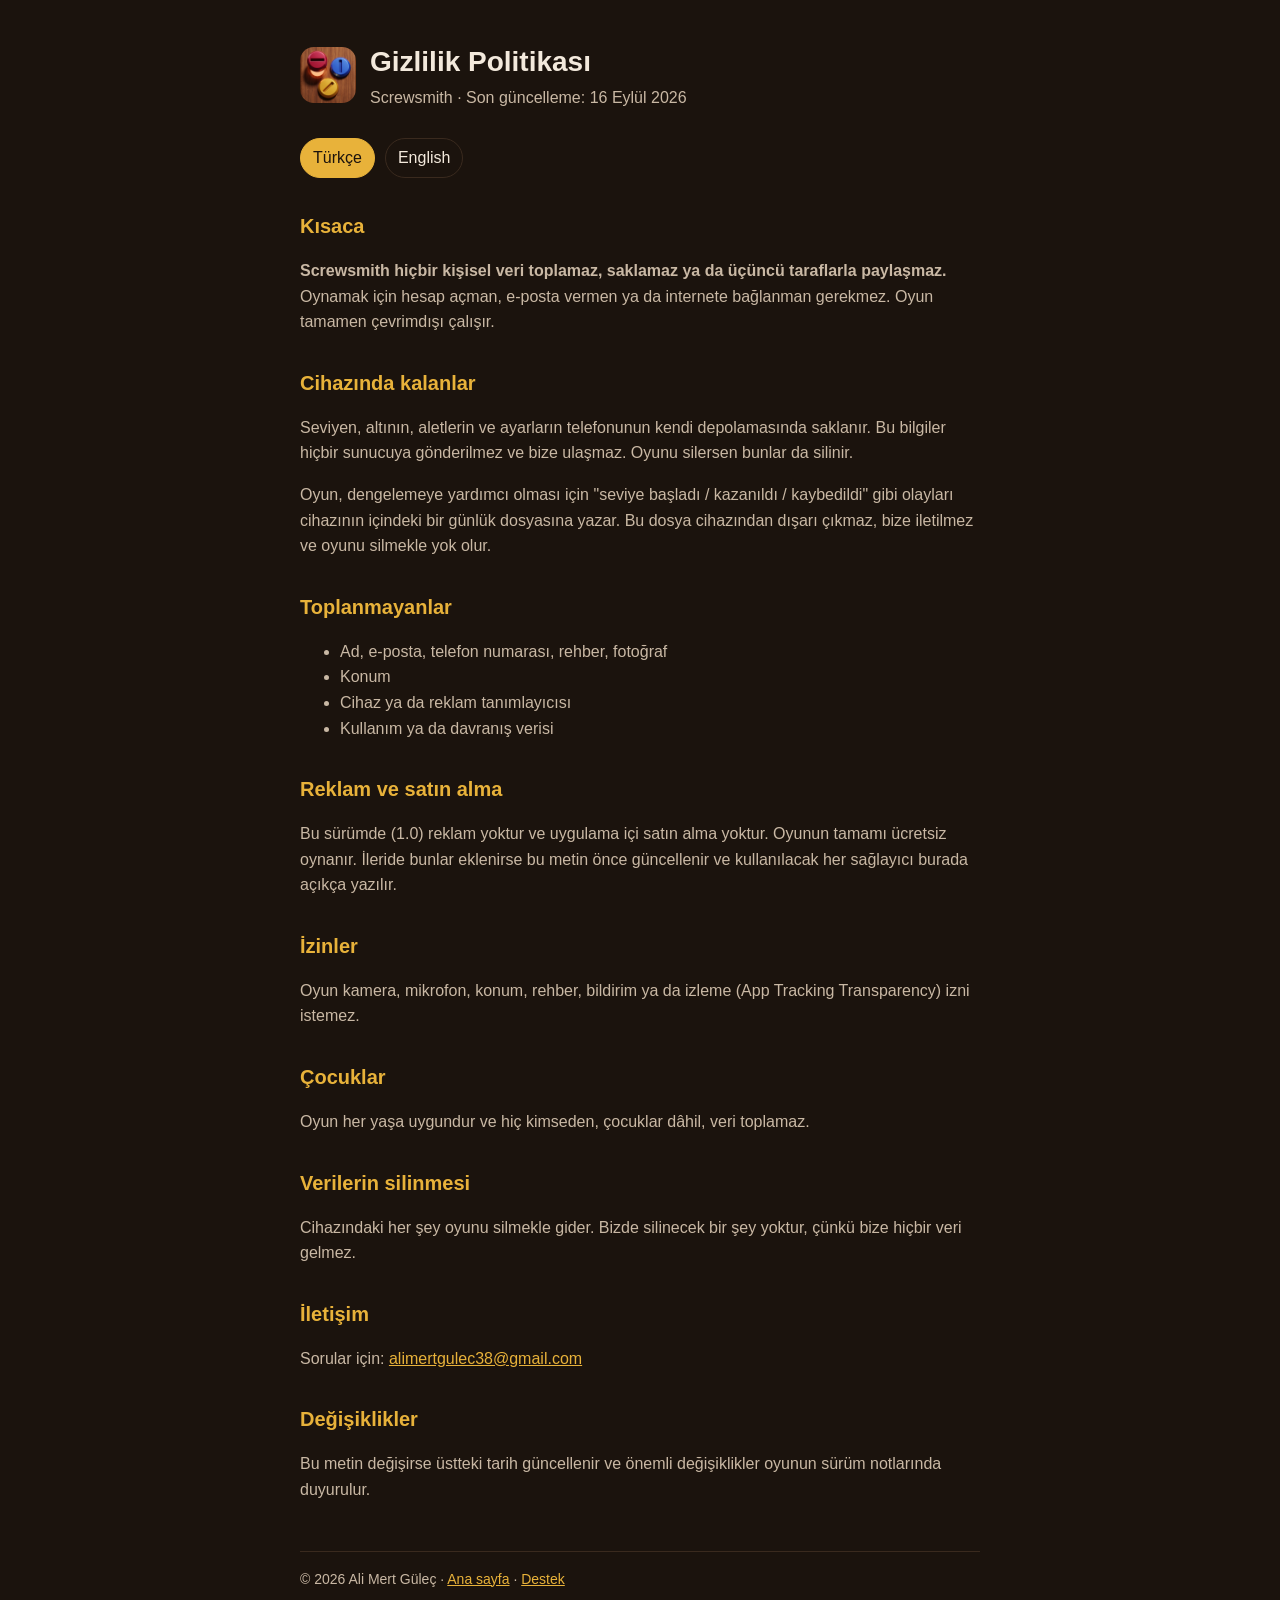
==== privacy.html @ 6fa3597b "Screwsmith gizlilik politikası ve destek sayfası" ====
<!doctype html><html lang="tr"><head><meta charset="utf-8"><meta name="viewport" content="width=device-width,initial-scale=1"><title>Screwsmith — Gizlilik Politikası</title><link rel="stylesheet" href="style.css"><link rel="icon" href="icon.png"></head><body><div class="wrap">
<header><img src="icon.png" alt=""><div><h1>Gizlilik Politikası</h1><p style="margin:0">Screwsmith · Son güncelleme: 16 Eylül 2026</p></div></header>
<div class="lang"><a class="on" href="privacy.html">Türkçe</a><a href="privacy-en.html">English</a></div>
<h2>Kısaca</h2>
<p><strong>Screwsmith hiçbir kişisel veri toplamaz, saklamaz ya da üçüncü taraflarla paylaşmaz.</strong> Oynamak için hesap açman, e-posta vermen ya da internete bağlanman gerekmez. Oyun tamamen çevrimdışı çalışır.</p>
<h2>Cihazında kalanlar</h2>
<p>Seviyen, altının, aletlerin ve ayarların telefonunun kendi depolamasında saklanır. Bu bilgiler hiçbir sunucuya gönderilmez ve bize ulaşmaz. Oyunu silersen bunlar da silinir.</p>
<p>Oyun, dengelemeye yardımcı olması için "seviye başladı / kazanıldı / kaybedildi" gibi olayları cihazının içindeki bir günlük dosyasına yazar. Bu dosya cihazından dışarı çıkmaz, bize iletilmez ve oyunu silmekle yok olur.</p>
<h2>Toplanmayanlar</h2>
<ul><li>Ad, e-posta, telefon numarası, rehber, fotoğraf</li><li>Konum</li><li>Cihaz ya da reklam tanımlayıcısı</li><li>Kullanım ya da davranış verisi</li></ul>
<h2>Reklam ve satın alma</h2>
<p>Bu sürümde (1.0) reklam yoktur ve uygulama içi satın alma yoktur. Oyunun tamamı ücretsiz oynanır. İleride bunlar eklenirse bu metin önce güncellenir ve kullanılacak her sağlayıcı burada açıkça yazılır.</p>
<h2>İzinler</h2>
<p>Oyun kamera, mikrofon, konum, rehber, bildirim ya da izleme (App Tracking Transparency) izni istemez.</p>
<h2>Çocuklar</h2>
<p>Oyun her yaşa uygundur ve hiç kimseden, çocuklar dâhil, veri toplamaz.</p>
<h2>Verilerin silinmesi</h2>
<p>Cihazındaki her şey oyunu silmekle gider. Bizde silinecek bir şey yoktur, çünkü bize hiçbir veri gelmez.</p>
<h2>İletişim</h2>
<p>Sorular için: <a href="mailto:alimertgulec38@gmail.com">alimertgulec38@gmail.com</a></p>
<h2>Değişiklikler</h2>
<p>Bu metin değişirse üstteki tarih güncellenir ve önemli değişiklikler oyunun sürüm notlarında duyurulur.</p>
<footer>© 2026 Ali Mert Güleç · <a href="index.html">Ana sayfa</a> · <a href="support.html">Destek</a></footer>
</div></body></html>
---- style.css ----
:root{--bg:#1b130d;--card:#261a12;--fg:#f3e9dc;--muted:#c9b8a4;--acc:#e8b23a;--line:#3a2a1e}
*{box-sizing:border-box}body{margin:0;background:var(--bg);color:var(--fg);font:16px/1.6 -apple-system,BlinkMacSystemFont,"Segoe UI",Roboto,Helvetica,Arial,sans-serif}
.wrap{max-width:720px;margin:0 auto;padding:40px 20px 80px}
header{display:flex;align-items:center;gap:14px;margin-bottom:28px}header img{width:56px;height:56px;border-radius:14px}
h1{font-size:28px;margin:0}h2{font-size:20px;margin:32px 0 8px;color:var(--acc)}h3{font-size:17px;margin:20px 0 6px}
p,li{color:var(--muted)}a{color:var(--acc)}
nav a{margin-right:16px}.lang{display:flex;gap:10px;margin:8px 0 24px}.lang a{padding:6px 12px;border:1px solid var(--line);border-radius:999px;text-decoration:none;color:var(--fg)}.lang a.on{background:var(--acc);color:#1b130d;border-color:var(--acc)}
.card{background:var(--card);border:1px solid var(--line);border-radius:14px;padding:18px 20px;margin:12px 0}
footer{margin-top:48px;color:var(--muted);font-size:14px;border-top:1px solid var(--line);padding-top:16px}
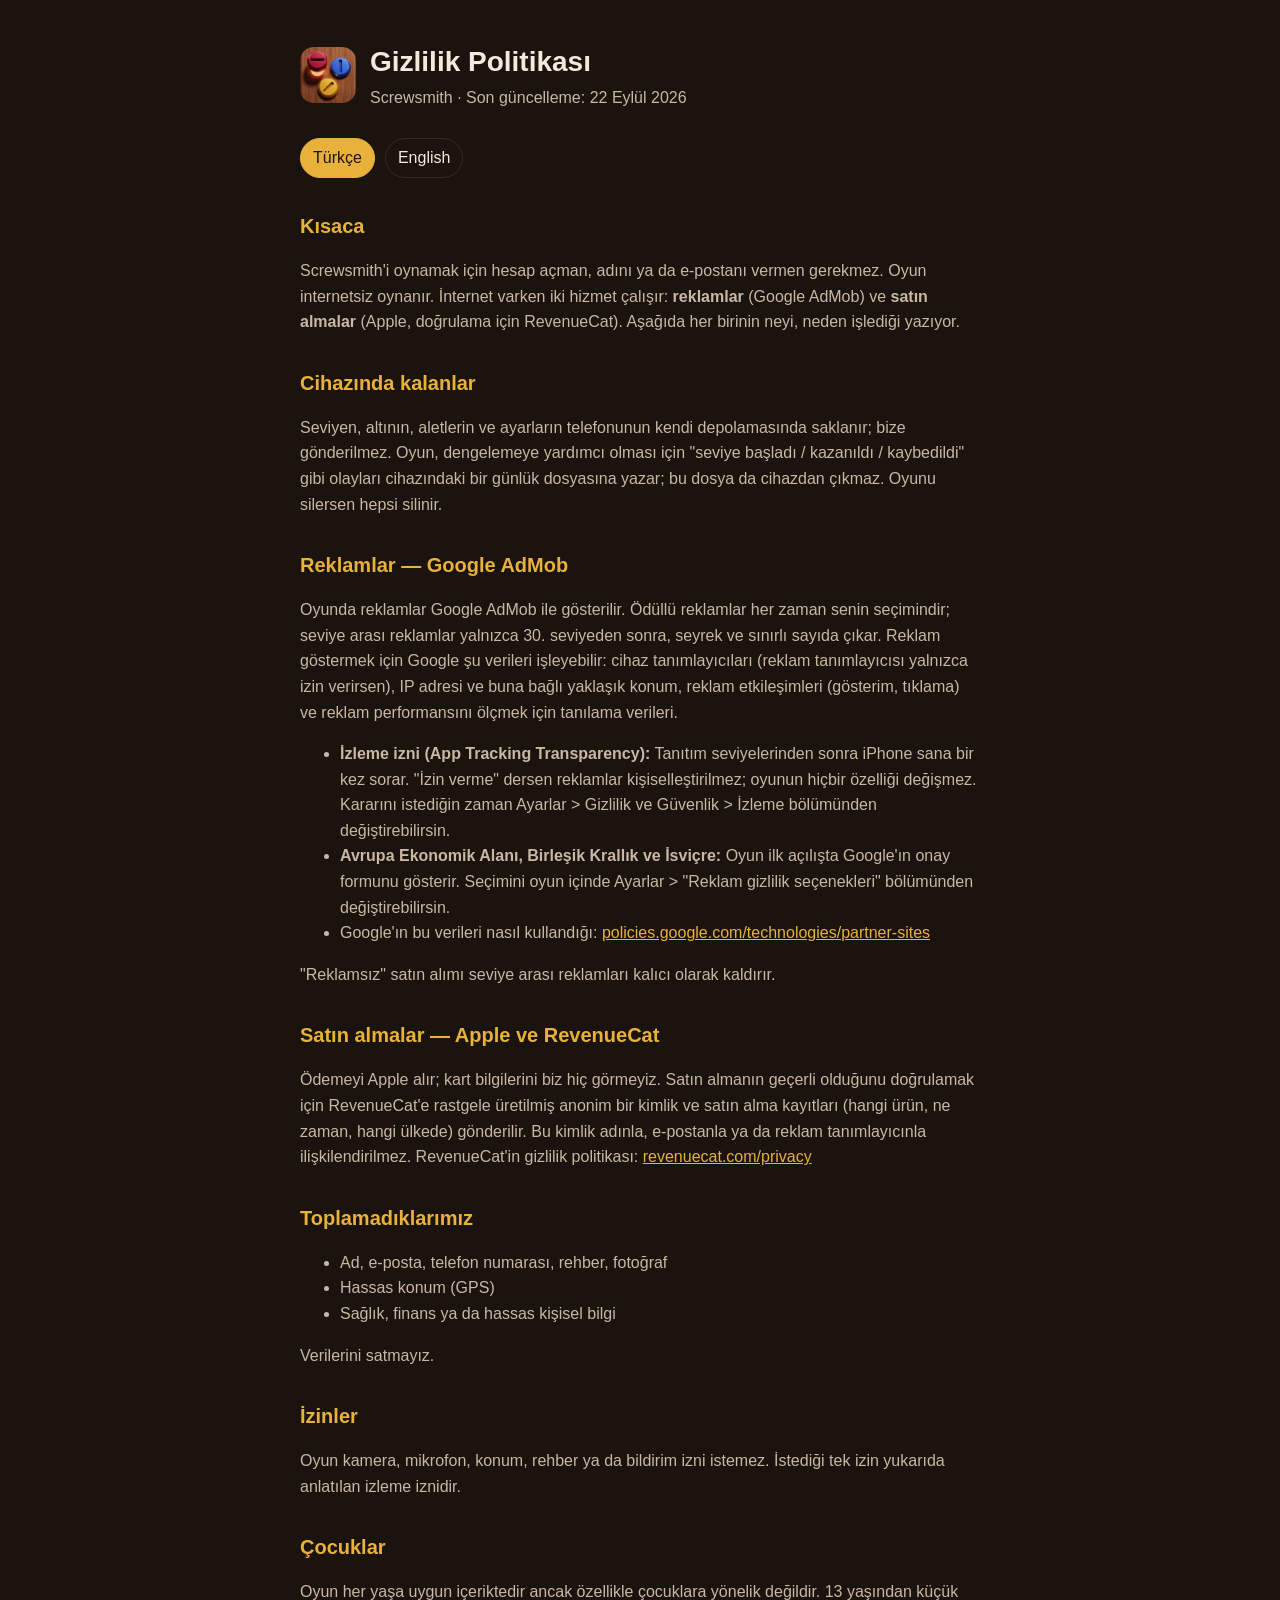
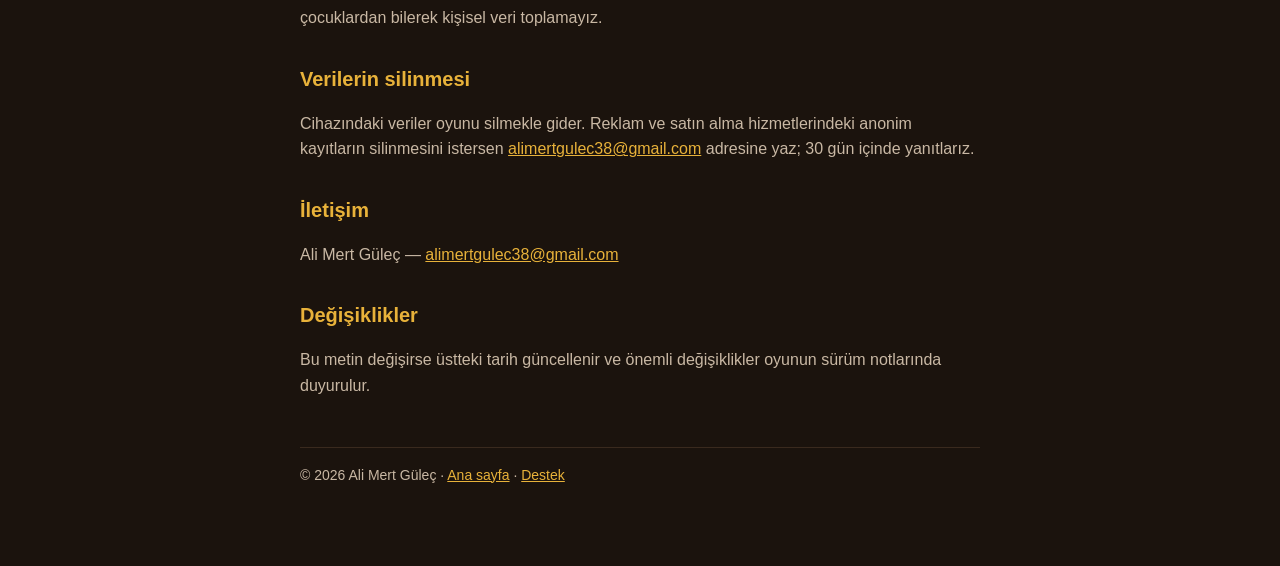
==== commit a0d1f7bb: "Gizlilik politikası: AdMob, RevenueCat, izleme izni" ====
--- a/privacy.html
+++ b/privacy.html
@@ -1,23 +1,29 @@
 <!doctype html><html lang="tr"><head><meta charset="utf-8"><meta name="viewport" content="width=device-width,initial-scale=1"><title>Screwsmith — Gizlilik Politikası</title><link rel="stylesheet" href="style.css"><link rel="icon" href="icon.png"></head><body><div class="wrap">
-<header><img src="icon.png" alt=""><div><h1>Gizlilik Politikası</h1><p style="margin:0">Screwsmith · Son güncelleme: 16 Eylül 2026</p></div></header>
+<header><img src="icon.png" alt=""><div><h1>Gizlilik Politikası</h1><p style="margin:0">Screwsmith · Son güncelleme: 22 Eylül 2026</p></div></header>
 <div class="lang"><a class="on" href="privacy.html">Türkçe</a><a href="privacy-en.html">English</a></div>
 <h2>Kısaca</h2>
-<p><strong>Screwsmith hiçbir kişisel veri toplamaz, saklamaz ya da üçüncü taraflarla paylaşmaz.</strong> Oynamak için hesap açman, e-posta vermen ya da internete bağlanman gerekmez. Oyun tamamen çevrimdışı çalışır.</p>
+<p>Screwsmith'i oynamak için hesap açman, adını ya da e-postanı vermen gerekmez. Oyun internetsiz oynanır. İnternet varken iki hizmet çalışır: <strong>reklamlar</strong> (Google AdMob) ve <strong>satın almalar</strong> (Apple, doğrulama için RevenueCat). Aşağıda her birinin neyi, neden işlediği yazıyor.</p>
 <h2>Cihazında kalanlar</h2>
-<p>Seviyen, altının, aletlerin ve ayarların telefonunun kendi depolamasında saklanır. Bu bilgiler hiçbir sunucuya gönderilmez ve bize ulaşmaz. Oyunu silersen bunlar da silinir.</p>
-<p>Oyun, dengelemeye yardımcı olması için "seviye başladı / kazanıldı / kaybedildi" gibi olayları cihazının içindeki bir günlük dosyasına yazar. Bu dosya cihazından dışarı çıkmaz, bize iletilmez ve oyunu silmekle yok olur.</p>
-<h2>Toplanmayanlar</h2>
-<ul><li>Ad, e-posta, telefon numarası, rehber, fotoğraf</li><li>Konum</li><li>Cihaz ya da reklam tanımlayıcısı</li><li>Kullanım ya da davranış verisi</li></ul>
-<h2>Reklam ve satın alma</h2>
-<p>Bu sürümde (1.0) reklam yoktur ve uygulama içi satın alma yoktur. Oyunun tamamı ücretsiz oynanır. İleride bunlar eklenirse bu metin önce güncellenir ve kullanılacak her sağlayıcı burada açıkça yazılır.</p>
+<p>Seviyen, altının, aletlerin ve ayarların telefonunun kendi depolamasında saklanır; bize gönderilmez. Oyun, dengelemeye yardımcı olması için "seviye başladı / kazanıldı / kaybedildi" gibi olayları cihazındaki bir günlük dosyasına yazar; bu dosya da cihazdan çıkmaz. Oyunu silersen hepsi silinir.</p>
+<h2>Reklamlar — Google AdMob</h2>
+<p>Oyunda reklamlar Google AdMob ile gösterilir. Ödüllü reklamlar her zaman senin seçimindir; seviye arası reklamlar yalnızca 30. seviyeden sonra, seyrek ve sınırlı sayıda çıkar. Reklam göstermek için Google şu verileri işleyebilir: cihaz tanımlayıcıları (reklam tanımlayıcısı yalnızca izin verirsen), IP adresi ve buna bağlı yaklaşık konum, reklam etkileşimleri (gösterim, tıklama) ve reklam performansını ölçmek için tanılama verileri.</p>
+<ul><li><strong>İzleme izni (App Tracking Transparency):</strong> Tanıtım seviyelerinden sonra iPhone sana bir kez sorar. "İzin verme" dersen reklamlar kişiselleştirilmez; oyunun hiçbir özelliği değişmez. Kararını istediğin zaman Ayarlar &gt; Gizlilik ve Güvenlik &gt; İzleme bölümünden değiştirebilirsin.</li>
+<li><strong>Avrupa Ekonomik Alanı, Birleşik Krallık ve İsviçre:</strong> Oyun ilk açılışta Google'ın onay formunu gösterir. Seçimini oyun içinde Ayarlar &gt; "Reklam gizlilik seçenekleri" bölümünden değiştirebilirsin.</li>
+<li>Google'ın bu verileri nasıl kullandığı: <a href="https://policies.google.com/technologies/partner-sites">policies.google.com/technologies/partner-sites</a></li></ul>
+<p>"Reklamsız" satın alımı seviye arası reklamları kalıcı olarak kaldırır.</p>
+<h2>Satın almalar — Apple ve RevenueCat</h2>
+<p>Ödemeyi Apple alır; kart bilgilerini biz hiç görmeyiz. Satın almanın geçerli olduğunu doğrulamak için RevenueCat'e rastgele üretilmiş anonim bir kimlik ve satın alma kayıtları (hangi ürün, ne zaman, hangi ülkede) gönderilir. Bu kimlik adınla, e-postanla ya da reklam tanımlayıcınla ilişkilendirilmez. RevenueCat'in gizlilik politikası: <a href="https://www.revenuecat.com/privacy">revenuecat.com/privacy</a></p>
+<h2>Toplamadıklarımız</h2>
+<ul><li>Ad, e-posta, telefon numarası, rehber, fotoğraf</li><li>Hassas konum (GPS)</li><li>Sağlık, finans ya da hassas kişisel bilgi</li></ul>
+<p>Verilerini satmayız.</p>
 <h2>İzinler</h2>
-<p>Oyun kamera, mikrofon, konum, rehber, bildirim ya da izleme (App Tracking Transparency) izni istemez.</p>
+<p>Oyun kamera, mikrofon, konum, rehber ya da bildirim izni istemez. İstediği tek izin yukarıda anlatılan izleme iznidir.</p>
 <h2>Çocuklar</h2>
-<p>Oyun her yaşa uygundur ve hiç kimseden, çocuklar dâhil, veri toplamaz.</p>
+<p>Oyun her yaşa uygun içeriktedir ancak özellikle çocuklara yönelik değildir. 13 yaşından küçük çocuklardan bilerek kişisel veri toplamayız.</p>
 <h2>Verilerin silinmesi</h2>
-<p>Cihazındaki her şey oyunu silmekle gider. Bizde silinecek bir şey yoktur, çünkü bize hiçbir veri gelmez.</p>
+<p>Cihazındaki veriler oyunu silmekle gider. Reklam ve satın alma hizmetlerindeki anonim kayıtların silinmesini istersen <a href="mailto:alimertgulec38@gmail.com">alimertgulec38@gmail.com</a> adresine yaz; 30 gün içinde yanıtlarız.</p>
 <h2>İletişim</h2>
-<p>Sorular için: <a href="mailto:alimertgulec38@gmail.com">alimertgulec38@gmail.com</a></p>
+<p>Ali Mert Güleç — <a href="mailto:alimertgulec38@gmail.com">alimertgulec38@gmail.com</a></p>
 <h2>Değişiklikler</h2>
 <p>Bu metin değişirse üstteki tarih güncellenir ve önemli değişiklikler oyunun sürüm notlarında duyurulur.</p>
 <footer>© 2026 Ali Mert Güleç · <a href="index.html">Ana sayfa</a> · <a href="support.html">Destek</a></footer>
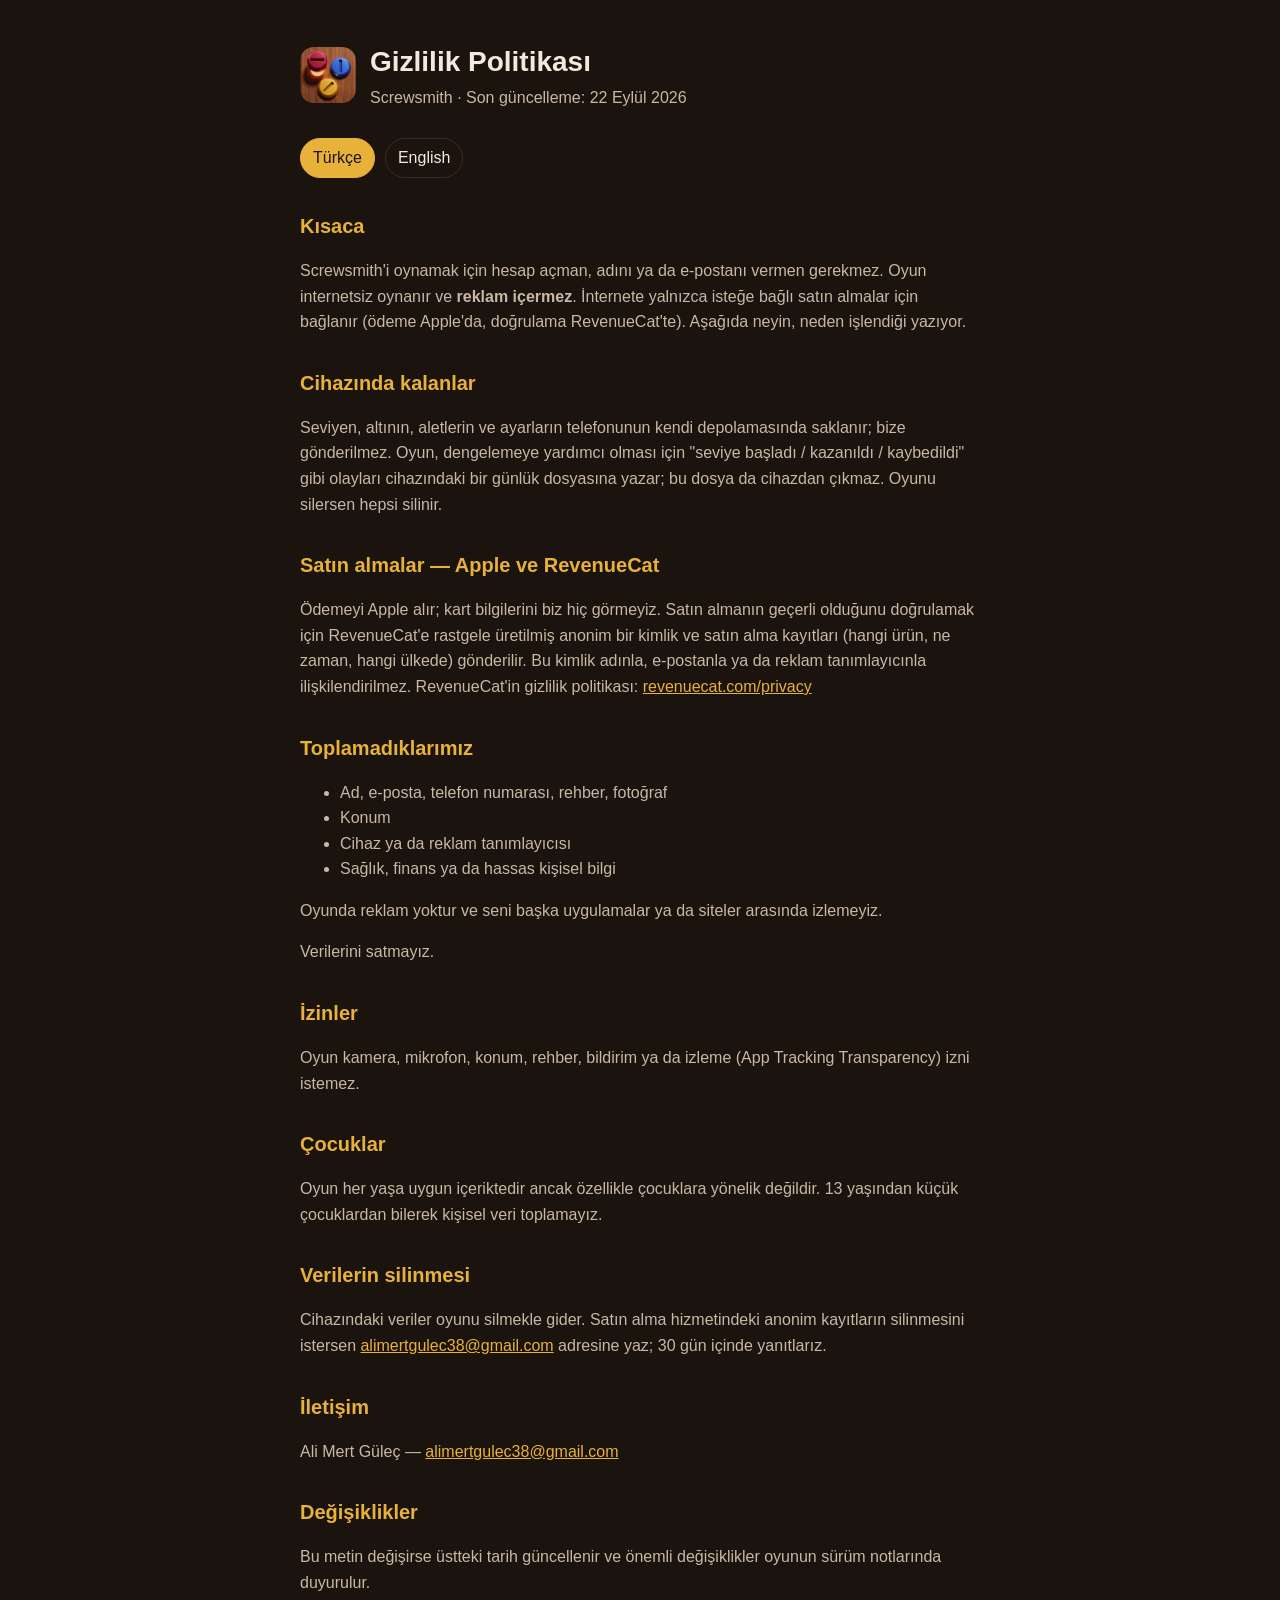
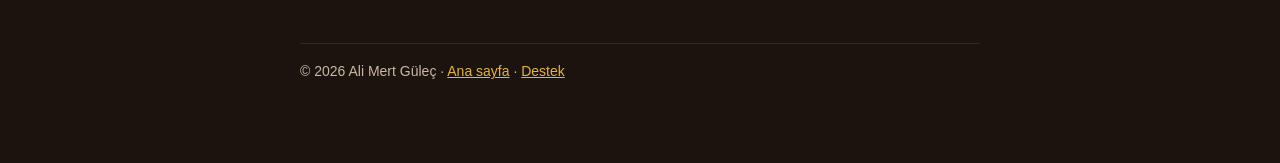
==== commit eab1ca90: "Gizlilik politikası: 1.0 reklamsız, yalnızca RevenueCat" ====
--- a/privacy.html
+++ b/privacy.html
@@ -2,26 +2,20 @@
 <header><img src="icon.png" alt=""><div><h1>Gizlilik Politikası</h1><p style="margin:0">Screwsmith · Son güncelleme: 22 Eylül 2026</p></div></header>
 <div class="lang"><a class="on" href="privacy.html">Türkçe</a><a href="privacy-en.html">English</a></div>
 <h2>Kısaca</h2>
-<p>Screwsmith'i oynamak için hesap açman, adını ya da e-postanı vermen gerekmez. Oyun internetsiz oynanır. İnternet varken iki hizmet çalışır: <strong>reklamlar</strong> (Google AdMob) ve <strong>satın almalar</strong> (Apple, doğrulama için RevenueCat). Aşağıda her birinin neyi, neden işlediği yazıyor.</p>
+<p>Screwsmith'i oynamak için hesap açman, adını ya da e-postanı vermen gerekmez. Oyun internetsiz oynanır ve <strong>reklam içermez</strong>. İnternete yalnızca isteğe bağlı satın almalar için bağlanır (ödeme Apple'da, doğrulama RevenueCat'te). Aşağıda neyin, neden işlendiği yazıyor.</p>
 <h2>Cihazında kalanlar</h2>
 <p>Seviyen, altının, aletlerin ve ayarların telefonunun kendi depolamasında saklanır; bize gönderilmez. Oyun, dengelemeye yardımcı olması için "seviye başladı / kazanıldı / kaybedildi" gibi olayları cihazındaki bir günlük dosyasına yazar; bu dosya da cihazdan çıkmaz. Oyunu silersen hepsi silinir.</p>
-<h2>Reklamlar — Google AdMob</h2>
-<p>Oyunda reklamlar Google AdMob ile gösterilir. Ödüllü reklamlar her zaman senin seçimindir; seviye arası reklamlar yalnızca 30. seviyeden sonra, seyrek ve sınırlı sayıda çıkar. Reklam göstermek için Google şu verileri işleyebilir: cihaz tanımlayıcıları (reklam tanımlayıcısı yalnızca izin verirsen), IP adresi ve buna bağlı yaklaşık konum, reklam etkileşimleri (gösterim, tıklama) ve reklam performansını ölçmek için tanılama verileri.</p>
-<ul><li><strong>İzleme izni (App Tracking Transparency):</strong> Tanıtım seviyelerinden sonra iPhone sana bir kez sorar. "İzin verme" dersen reklamlar kişiselleştirilmez; oyunun hiçbir özelliği değişmez. Kararını istediğin zaman Ayarlar &gt; Gizlilik ve Güvenlik &gt; İzleme bölümünden değiştirebilirsin.</li>
-<li><strong>Avrupa Ekonomik Alanı, Birleşik Krallık ve İsviçre:</strong> Oyun ilk açılışta Google'ın onay formunu gösterir. Seçimini oyun içinde Ayarlar &gt; "Reklam gizlilik seçenekleri" bölümünden değiştirebilirsin.</li>
-<li>Google'ın bu verileri nasıl kullandığı: <a href="https://policies.google.com/technologies/partner-sites">policies.google.com/technologies/partner-sites</a></li></ul>
-<p>"Reklamsız" satın alımı seviye arası reklamları kalıcı olarak kaldırır.</p>
 <h2>Satın almalar — Apple ve RevenueCat</h2>
 <p>Ödemeyi Apple alır; kart bilgilerini biz hiç görmeyiz. Satın almanın geçerli olduğunu doğrulamak için RevenueCat'e rastgele üretilmiş anonim bir kimlik ve satın alma kayıtları (hangi ürün, ne zaman, hangi ülkede) gönderilir. Bu kimlik adınla, e-postanla ya da reklam tanımlayıcınla ilişkilendirilmez. RevenueCat'in gizlilik politikası: <a href="https://www.revenuecat.com/privacy">revenuecat.com/privacy</a></p>
 <h2>Toplamadıklarımız</h2>
-<ul><li>Ad, e-posta, telefon numarası, rehber, fotoğraf</li><li>Hassas konum (GPS)</li><li>Sağlık, finans ya da hassas kişisel bilgi</li></ul>
+<ul><li>Ad, e-posta, telefon numarası, rehber, fotoğraf</li><li>Konum</li><li>Cihaz ya da reklam tanımlayıcısı</li><li>Sağlık, finans ya da hassas kişisel bilgi</li></ul><p>Oyunda reklam yoktur ve seni başka uygulamalar ya da siteler arasında izlemeyiz.</p>
 <p>Verilerini satmayız.</p>
 <h2>İzinler</h2>
-<p>Oyun kamera, mikrofon, konum, rehber ya da bildirim izni istemez. İstediği tek izin yukarıda anlatılan izleme iznidir.</p>
+<p>Oyun kamera, mikrofon, konum, rehber, bildirim ya da izleme (App Tracking Transparency) izni istemez.</p>
 <h2>Çocuklar</h2>
 <p>Oyun her yaşa uygun içeriktedir ancak özellikle çocuklara yönelik değildir. 13 yaşından küçük çocuklardan bilerek kişisel veri toplamayız.</p>
 <h2>Verilerin silinmesi</h2>
-<p>Cihazındaki veriler oyunu silmekle gider. Reklam ve satın alma hizmetlerindeki anonim kayıtların silinmesini istersen <a href="mailto:alimertgulec38@gmail.com">alimertgulec38@gmail.com</a> adresine yaz; 30 gün içinde yanıtlarız.</p>
+<p>Cihazındaki veriler oyunu silmekle gider. Satın alma hizmetindeki anonim kayıtların silinmesini istersen <a href="mailto:alimertgulec38@gmail.com">alimertgulec38@gmail.com</a> adresine yaz; 30 gün içinde yanıtlarız.</p>
 <h2>İletişim</h2>
 <p>Ali Mert Güleç — <a href="mailto:alimertgulec38@gmail.com">alimertgulec38@gmail.com</a></p>
 <h2>Değişiklikler</h2>
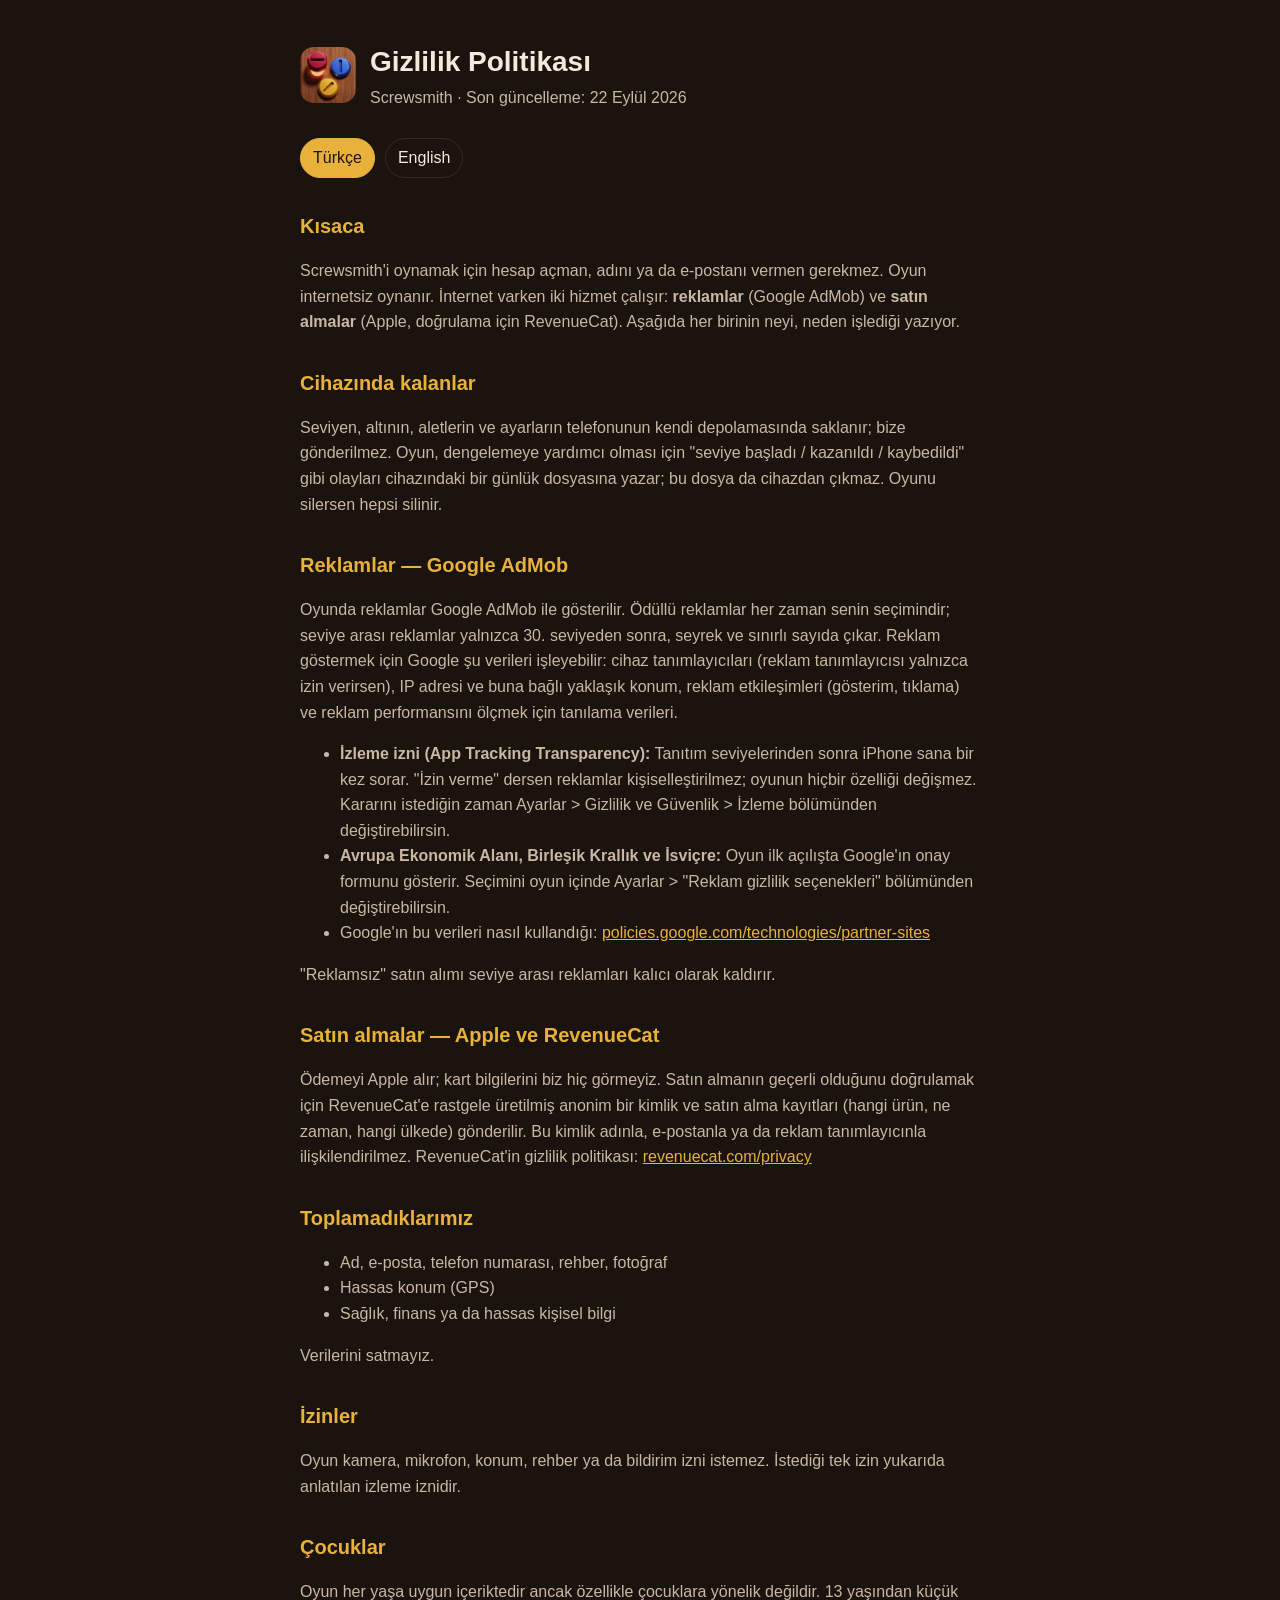
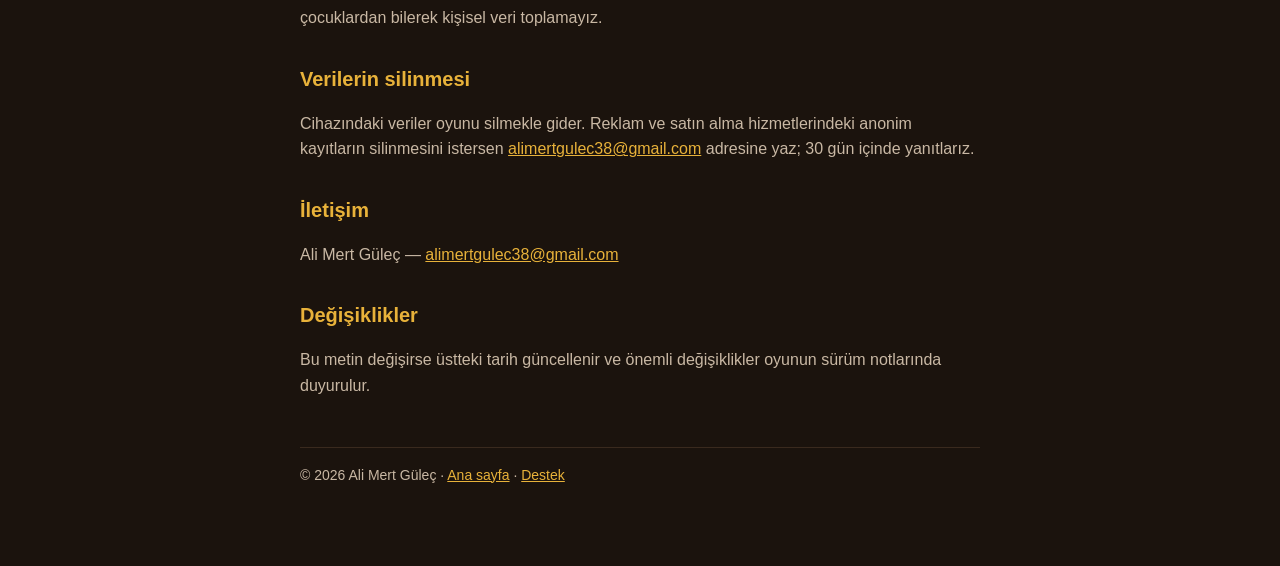
==== commit 32a1b024: "Revert "Gizlilik politikası: 1.0 reklamsız, yalnızca RevenueCat" This reverts commit eab1ca902bcea54" ====
--- a/privacy.html
+++ b/privacy.html
@@ -2,20 +2,26 @@
 <header><img src="icon.png" alt=""><div><h1>Gizlilik Politikası</h1><p style="margin:0">Screwsmith · Son güncelleme: 22 Eylül 2026</p></div></header>
 <div class="lang"><a class="on" href="privacy.html">Türkçe</a><a href="privacy-en.html">English</a></div>
 <h2>Kısaca</h2>
-<p>Screwsmith'i oynamak için hesap açman, adını ya da e-postanı vermen gerekmez. Oyun internetsiz oynanır ve <strong>reklam içermez</strong>. İnternete yalnızca isteğe bağlı satın almalar için bağlanır (ödeme Apple'da, doğrulama RevenueCat'te). Aşağıda neyin, neden işlendiği yazıyor.</p>
+<p>Screwsmith'i oynamak için hesap açman, adını ya da e-postanı vermen gerekmez. Oyun internetsiz oynanır. İnternet varken iki hizmet çalışır: <strong>reklamlar</strong> (Google AdMob) ve <strong>satın almalar</strong> (Apple, doğrulama için RevenueCat). Aşağıda her birinin neyi, neden işlediği yazıyor.</p>
 <h2>Cihazında kalanlar</h2>
 <p>Seviyen, altının, aletlerin ve ayarların telefonunun kendi depolamasında saklanır; bize gönderilmez. Oyun, dengelemeye yardımcı olması için "seviye başladı / kazanıldı / kaybedildi" gibi olayları cihazındaki bir günlük dosyasına yazar; bu dosya da cihazdan çıkmaz. Oyunu silersen hepsi silinir.</p>
+<h2>Reklamlar — Google AdMob</h2>
+<p>Oyunda reklamlar Google AdMob ile gösterilir. Ödüllü reklamlar her zaman senin seçimindir; seviye arası reklamlar yalnızca 30. seviyeden sonra, seyrek ve sınırlı sayıda çıkar. Reklam göstermek için Google şu verileri işleyebilir: cihaz tanımlayıcıları (reklam tanımlayıcısı yalnızca izin verirsen), IP adresi ve buna bağlı yaklaşık konum, reklam etkileşimleri (gösterim, tıklama) ve reklam performansını ölçmek için tanılama verileri.</p>
+<ul><li><strong>İzleme izni (App Tracking Transparency):</strong> Tanıtım seviyelerinden sonra iPhone sana bir kez sorar. "İzin verme" dersen reklamlar kişiselleştirilmez; oyunun hiçbir özelliği değişmez. Kararını istediğin zaman Ayarlar &gt; Gizlilik ve Güvenlik &gt; İzleme bölümünden değiştirebilirsin.</li>
+<li><strong>Avrupa Ekonomik Alanı, Birleşik Krallık ve İsviçre:</strong> Oyun ilk açılışta Google'ın onay formunu gösterir. Seçimini oyun içinde Ayarlar &gt; "Reklam gizlilik seçenekleri" bölümünden değiştirebilirsin.</li>
+<li>Google'ın bu verileri nasıl kullandığı: <a href="https://policies.google.com/technologies/partner-sites">policies.google.com/technologies/partner-sites</a></li></ul>
+<p>"Reklamsız" satın alımı seviye arası reklamları kalıcı olarak kaldırır.</p>
 <h2>Satın almalar — Apple ve RevenueCat</h2>
 <p>Ödemeyi Apple alır; kart bilgilerini biz hiç görmeyiz. Satın almanın geçerli olduğunu doğrulamak için RevenueCat'e rastgele üretilmiş anonim bir kimlik ve satın alma kayıtları (hangi ürün, ne zaman, hangi ülkede) gönderilir. Bu kimlik adınla, e-postanla ya da reklam tanımlayıcınla ilişkilendirilmez. RevenueCat'in gizlilik politikası: <a href="https://www.revenuecat.com/privacy">revenuecat.com/privacy</a></p>
 <h2>Toplamadıklarımız</h2>
-<ul><li>Ad, e-posta, telefon numarası, rehber, fotoğraf</li><li>Konum</li><li>Cihaz ya da reklam tanımlayıcısı</li><li>Sağlık, finans ya da hassas kişisel bilgi</li></ul><p>Oyunda reklam yoktur ve seni başka uygulamalar ya da siteler arasında izlemeyiz.</p>
+<ul><li>Ad, e-posta, telefon numarası, rehber, fotoğraf</li><li>Hassas konum (GPS)</li><li>Sağlık, finans ya da hassas kişisel bilgi</li></ul>
 <p>Verilerini satmayız.</p>
 <h2>İzinler</h2>
-<p>Oyun kamera, mikrofon, konum, rehber, bildirim ya da izleme (App Tracking Transparency) izni istemez.</p>
+<p>Oyun kamera, mikrofon, konum, rehber ya da bildirim izni istemez. İstediği tek izin yukarıda anlatılan izleme iznidir.</p>
 <h2>Çocuklar</h2>
 <p>Oyun her yaşa uygun içeriktedir ancak özellikle çocuklara yönelik değildir. 13 yaşından küçük çocuklardan bilerek kişisel veri toplamayız.</p>
 <h2>Verilerin silinmesi</h2>
-<p>Cihazındaki veriler oyunu silmekle gider. Satın alma hizmetindeki anonim kayıtların silinmesini istersen <a href="mailto:alimertgulec38@gmail.com">alimertgulec38@gmail.com</a> adresine yaz; 30 gün içinde yanıtlarız.</p>
+<p>Cihazındaki veriler oyunu silmekle gider. Reklam ve satın alma hizmetlerindeki anonim kayıtların silinmesini istersen <a href="mailto:alimertgulec38@gmail.com">alimertgulec38@gmail.com</a> adresine yaz; 30 gün içinde yanıtlarız.</p>
 <h2>İletişim</h2>
 <p>Ali Mert Güleç — <a href="mailto:alimertgulec38@gmail.com">alimertgulec38@gmail.com</a></p>
 <h2>Değişiklikler</h2>
